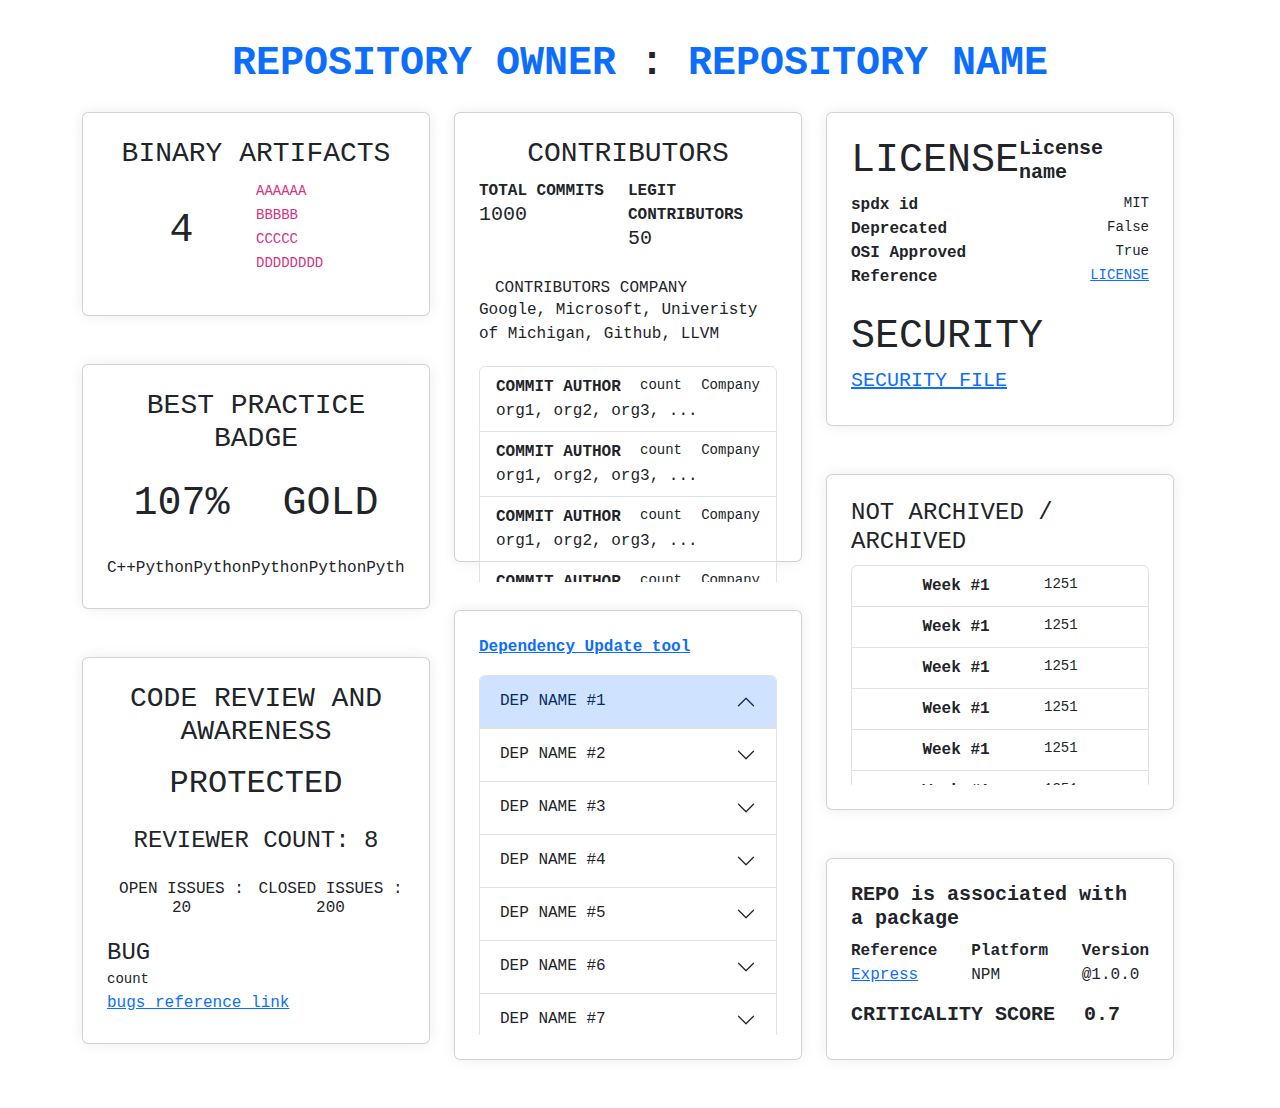
==== report.html @ 294a3c70 "turtle oss inspector" ====
<!DOCTYPE html>
<html lang="en">

<head>
    <meta charset="UTF-8">
    <meta name="viewport" content="width=device-width, initial-scale=1.0">
    <meta http-equiv="X-UA-Compatible" content="ie=edge">
    <meta name="Description" content="Enter your description here" />
    <link rel="stylesheet" href="https://cdnjs.cloudflare.com/ajax/libs/twitter-bootstrap/5.1.0/css/bootstrap.min.css">
    <link rel="stylesheet" href="https://cdnjs.cloudflare.com/ajax/libs/font-awesome/5.15.4/css/all.min.css">
    <title>REPOSITORY REPORT</title>


    <style>
        body {
            font-family: monospace !important;
        }

        ::-webkit-scrollbar-track {
            /* -webkit-box-shadow:  */
            box-shadow: inset 0 0 6px rgba(0, 0, 0, 0.3);
            border-radius: 10px;
            background-color: #F5F5F5;
        }

        ::-webkit-scrollbar {
            width: 4px;
            height: 4px;
            background-color: #F5F5F5;
        }

        ::-webkit-scrollbar-thumb {
            border-radius: 10px;
            box-shadow: inset 0 0 6px rgba(0, 0, 0, .3);
            /* -webkit-box-shadow: inset 0 0 6px rgba(0, 0, 0, .3); */
            background-color: #555;
        }

        .center-element {
            display: flex;
            justify-content: center;
            align-items: center;
        }


        .binary-artifacts-content {
            overflow-y: scroll;
        }

        .contributors,
        .dependency-update-tool {
            height: 450px;
        }

        .accordion-wrapper {
            overflow-y: scroll;
        }

        section {
            box-shadow: 0px 0px 15px -2px rgba(0, 0, 0, 0.1);
        }

        .commits-stats-list-wrapper {
            height: 220px;
            overflow-y: scroll;
        }

        .issues-list-wrapper {
            height: 220px;
            overflow-y: scroll;
        }

        .impl-langs {
            overflow-x: scroll;
        }
    </style>

</head>

<body>

    <div class="w-100 container mt-4 mb-5">
        <header class="d-flex justify-content-center p-3">
            <h1 class="fw-bold">
                <a href="" class="link-primary text-decoration-none">REPOSITORY OWNER</a> :
                <a href="" class="link-primary text-decoration-none">REPOSITORY NAME</a>
            </h1>
        </header>
        <main class="w-100">
            <div class="d-flex w-100 flex-wrap row">
                <div class="col-4 d-flex flex-column gap-5 h-100">
                    <section class="card p-4 binary-artifacts ">
                        <h3 class="text-center">BINARY ARTIFACTS</h3>
                        <div class="d-flex binary-artifacts-content">
                            <h1 class="flex-grow-1 center-element w-100">4</h1>
                            <ul class="list-unstyled flex-grow-1 center-element w-100 flex-column align-items-start">
                                <li><code>AAAAAA</code></li>
                                <li><code>BBBBB</code></li>
                                <li><code>CCCCC</code></li>
                                <li><code>DDDDDDDD</code></li>
                            </ul>
                        </div>
                    </section>


                    <section class="card p-4 badges">
                        <h3 class="text-center">BEST PRACTICE BADGE</h3>
                        <div class="d-flex flex-column badges-content align-items-center">
                            <div class="d-flex justify-content-evenly py-3 w-100">
                                <h1 class="flex-grow-1 center-element w-100">107%</h1>
                                <h1 class="flex-grow-1 center-element w-100">GOLD</h1>
                            </div>
                            <ul class="impl-langs d-flex m-0 px-0 py-1 w-100 list-group-horizontal">
                                <li class="list-group-item">C++</li>
                                <li class="list-group-item">Python</li>
                                <li class="list-group-item">Python</li>
                                <li class="list-group-item">Python</li>
                                <li class="list-group-item">Python</li>
                                <li class="list-group-item">Python</li>
                                <li class="list-group-item">Python</li>
                                <li class="list-group-item">Java</li>
                                <li class="list-group-item">SQL</li>
                            </ul>
                        </div>

                    </section>

                    <section class="card p-4 code-review">
                        <h3 class="text-center text-wrap">CODE REVIEW AND AWARENESS</h3>
                        <div class="code-review-content">
                            <h2 class="text-center py-2">PROTECTED</h2>

                            <h4 class="text-center py-2">REVIEWER COUNT: 8</h4>

                            <div class="issues-content">
                                <div class="d-flex justify-content-evenly align-items-center py-2 w-100">
                                    <h6 class="w-50 text-center">OPEN ISSUES : 20</h6>
                                    <h6 class="w-50 text-center">CLOSED ISSUES : 200</h6>
                                </div>

                                <ul class="issues-list d-flex m-0 px-0 py-1 w-100 list-group-horizontal">
                                    <li class="list-group-item">
                                        <div>
                                            <!-- <div class="d-flex justify-content-between"> -->
                                            <h4 class="mb-0">BUG</h4>
                                            <small>count</small>
                                            <br>
                                            <!-- </div> -->
                                            <a href="#">bugs reference link</a>
                                        </div>

                                    </li>
                                </ul>

                            </div>

                        </div>
                    </section>
                </div>


                <div class="col-4 d-flex flex-column gap-5 h-100">
                    <section class="card p-4 contributors">
                        <h3 class="text-center text-wrap">CONTRIBUTORS</h3>
                        <div class="contributors-content">


                            <div class="d-flex w-100 mb-3">
                                <div class="d-flex w-100 flex-column align-items-start">
                                    <b>TOTAL COMMITS</b>
                                    <h5>1000</h5>
                                </div>
                                <div class="d-flex w-100 flex-column align-items-start">
                                    <b>LEGIT CONTRIBUTORS</b>
                                    <h5>50</h5>
                                </div>
                            </div>


                            <div class="mb-3">
                                <h6 class="text-start ps-3 pt-1 mb-0">CONTRIBUTORS COMPANY</h6>
                                <p>Google, Microsoft, Univeristy of Michigan, Github, LLVM</p>

                                <div class="issues-list-wrapper">
                                    <ul class="issues-list d-flex m-0 px-0 py-1 w-100 list-group">
                                        <li class="list-group-item">
                                            <div class="d-flex justify-content-between">
                                                <b>COMMIT AUTHOR</b>
                                                <small>count</small>
                                                <small>Company</small>
                                            </div>
                                            <p class="m-0">org1, org2, org3, ...</p>
                                        </li>

                                        <li class="list-group-item">
                                            <div class="d-flex justify-content-between">
                                                <b>COMMIT AUTHOR</b>
                                                <small>count</small>
                                                <small>Company</small>
                                            </div>

                                            <p class="m-0">org1, org2, org3, ...</p>
                                        </li>

                                        <li class="list-group-item">
                                            <div class="d-flex justify-content-between">
                                                <b>COMMIT AUTHOR</b>
                                                <small>count</small>
                                                <small>Company</small>
                                            </div>

                                            <p class="m-0">org1, org2, org3, ...</p>
                                        </li>

                                        <li class="list-group-item">
                                            <div class="d-flex justify-content-between">
                                                <b>COMMIT AUTHOR</b>
                                                <small>count</small>
                                                <small>Company</small>
                                            </div>

                                            <p class="m-0">org1, org2, org3, ...</p>
                                        </li>

                                        <li class="list-group-item">
                                            <div class="d-flex justify-content-between">
                                                <b>COMMIT AUTHOR</b>
                                                <small>count</small>
                                                <small>Company</small>
                                            </div>

                                            <p class="m-0">org1, org2, org3, ...</p>
                                        </li>
                                    </ul>
                                </div>
                            </div>



                        </div>
                    </section>

                    <section class="card p-4 dependency-update-tool">
                        <p><b><a href="">Dependency Update tool</a></b></p>

                        <div class="accordion-wrapper">
                            <div class="accordion" id="accordionExample">
                                <div class="accordion-item">
                                    <h2 class="accordion-header" id="headingOne">
                                        <button class="accordion-button" type="button" data-bs-toggle="collapse"
                                            data-bs-target="#collapseOne" aria-expanded="false"
                                            aria-controls="collapseOne">
                                            DEP NAME #1
                                        </button>
                                    </h2>
                                    <div id="collapseOne" class="accordion-collapse collapse"
                                        aria-labelledby="headingOne" data-bs-parent="#accordionExample">
                                        <div class="accordion-body">
                                            <p class="m-0"><b>CVSS score:</b> 2.1</p>
                                            <p class="m-0"><b>Severity</b> HIGH</p>
                                            <p class="m-0">Description</p>
                                            <p class="m-0"><a href="">Ref</a></p>
                                        </div>
                                    </div>
                                </div>
                                <div class="accordion-item">
                                    <h2 class="accordion-header" id="headingTwo">
                                        <button class="accordion-button collapsed" type="button"
                                            data-bs-toggle="collapse" data-bs-target="#collapseTwo"
                                            aria-expanded="false" aria-controls="collapseTwo">
                                            DEP NAME #2
                                        </button>
                                    </h2>
                                    <div id="collapseTwo" class="accordion-collapse collapse"
                                        aria-labelledby="headingTwo" data-bs-parent="#accordionExample">
                                        <div class="accordion-body">
                                            <p class="m-0"><b>CVSS score:</b> 2.1</p>
                                            <p class="m-0"><b>Severity</b> HIGH</p>
                                            <p class="m-0">Description</p>
                                            <p class="m-0"><a href="">Ref</a></p>
                                        </div>
                                    </div>
                                </div>
                                <div class="accordion-item">
                                    <h2 class="accordion-header" id="headingThree">
                                        <button class="accordion-button collapsed" type="button"
                                            data-bs-toggle="collapse" data-bs-target="#collapseThree"
                                            aria-expanded="false" aria-controls="collapseThree">
                                            DEP NAME #3
                                        </button>
                                    </h2>
                                    <div id="collapseThree" class="accordion-collapse collapse"
                                        aria-labelledby="headingThree" data-bs-parent="#accordionExample">
                                        <div class="accordion-body">
                                            <p class="m-0"><b>CVSS score:</b> 2.1</p>
                                            <p class="m-0"><b>Severity</b> HIGH</p>
                                            <p class="m-0">Description</p>
                                            <p class="m-0"><a href="">Ref</a></p>
                                        </div>
                                    </div>
                                </div>
                                <div class="accordion-item">
                                    <h2 class="accordion-header" id="headingThree">
                                        <button class="accordion-button collapsed" type="button"
                                            data-bs-toggle="collapse" data-bs-target="#collapseThree"
                                            aria-expanded="false" aria-controls="collapseThree">
                                            DEP NAME #4
                                        </button>
                                    </h2>
                                    <div id="collapseThree" class="accordion-collapse collapse"
                                        aria-labelledby="headingThree" data-bs-parent="#accordionExample">
                                        <div class="accordion-body">
                                            <p class="m-0"><b>CVSS score:</b> 2.1</p>
                                            <p class="m-0"><b>Severity</b> HIGH</p>
                                            <p class="m-0">Description</p>
                                            <p class="m-0"><a href="">Ref</a></p>
                                        </div>
                                    </div>
                                </div>
                                <div class="accordion-item">
                                    <h2 class="accordion-header" id="headingThree">
                                        <button class="accordion-button collapsed" type="button"
                                            data-bs-toggle="collapse" data-bs-target="#collapseThree"
                                            aria-expanded="false" aria-controls="collapseThree">
                                            DEP NAME #5
                                        </button>
                                    </h2>
                                    <div id="collapseThree" class="accordion-collapse collapse"
                                        aria-labelledby="headingThree" data-bs-parent="#accordionExample">
                                        <div class="accordion-body">
                                            <p class="m-0"><b>CVSS score:</b> 2.1</p>
                                            <p class="m-0"><b>Severity</b> HIGH</p>
                                            <p class="m-0">Description</p>
                                            <p class="m-0"><a href="">Ref</a></p>
                                        </div>
                                    </div>
                                </div>
                                <div class="accordion-item">
                                    <h2 class="accordion-header" id="headingThree">
                                        <button class="accordion-button collapsed" type="button"
                                            data-bs-toggle="collapse" data-bs-target="#collapseThree"
                                            aria-expanded="false" aria-controls="collapseThree">
                                            DEP NAME #6
                                        </button>
                                    </h2>
                                    <div id="collapseThree" class="accordion-collapse collapse"
                                        aria-labelledby="headingThree" data-bs-parent="#accordionExample">
                                        <div class="accordion-body">
                                            <p class="m-0"><b>CVSS score:</b> 2.1</p>
                                            <p class="m-0"><b>Severity</b> HIGH</p>
                                            <p class="m-0">Description</p>
                                            <p class="m-0"><a href="">Ref</a></p>
                                        </div>
                                    </div>
                                </div>
                                <div class="accordion-item">
                                    <h2 class="accordion-header" id="headingThree">
                                        <button class="accordion-button collapsed" type="button"
                                            data-bs-toggle="collapse" data-bs-target="#collapseThree"
                                            aria-expanded="false" aria-controls="collapseThree">
                                            DEP NAME #7
                                        </button>
                                    </h2>
                                    <div id="collapseThree" class="accordion-collapse collapse"
                                        aria-labelledby="headingThree" data-bs-parent="#accordionExample">
                                        <div class="accordion-body">
                                            <p class="m-0"><b>CVSS score:</b> 2.1</p>
                                            <p class="m-0"><b>Severity</b> HIGH</p>
                                            <p class="m-0">Description</p>
                                            <p class="m-0"><a href="">Ref</a></p>
                                        </div>
                                    </div>
                                </div>
                                <div class="accordion-item">
                                    <h2 class="accordion-header" id="headingThree">
                                        <button class="accordion-button collapsed" type="button"
                                            data-bs-toggle="collapse" data-bs-target="#collapseThree"
                                            aria-expanded="false" aria-controls="collapseThree">
                                            DEP NAME #8
                                        </button>
                                    </h2>
                                    <div id="collapseThree" class="accordion-collapse collapse"
                                        aria-labelledby="headingThree" data-bs-parent="#accordionExample">
                                        <div class="accordion-body">
                                            <p class="m-0"><b>CVSS score:</b> 2.1</p>
                                            <p class="m-0"><b>Severity</b> HIGH</p>
                                            <p class="m-0">Description</p>
                                            <p class="m-0"><a href="">Ref</a></p>
                                        </div>
                                    </div>
                                </div>
                                <div class="accordion-item">
                                    <h2 class="accordion-header" id="headingThree">
                                        <button class="accordion-button collapsed" type="button"
                                            data-bs-toggle="collapse" data-bs-target="#collapseThree"
                                            aria-expanded="false" aria-controls="collapseThree">
                                            DEP NAME #9
                                        </button>
                                    </h2>
                                    <div id="collapseThree" class="accordion-collapse collapse"
                                        aria-labelledby="headingThree" data-bs-parent="#accordionExample">
                                        <div class="accordion-body">
                                            <p class="m-0"><b>CVSS score:</b> 2.1</p>
                                            <p class="m-0"><b>Severity</b> HIGH</p>
                                            <p class="m-0">Description</p>
                                            <p class="m-0"><a href="">Ref</a></p>
                                        </div>
                                    </div>
                                </div>
                                <div class="accordion-item">
                                    <h2 class="accordion-header" id="headingThree">
                                        <button class="accordion-button collapsed" type="button"
                                            data-bs-toggle="collapse" data-bs-target="#collapseThree"
                                            aria-expanded="false" aria-controls="collapseThree">
                                            DEP NAME #10
                                        </button>
                                    </h2>
                                    <div id="collapseThree" class="accordion-collapse collapse"
                                        aria-labelledby="headingThree" data-bs-parent="#accordionExample">
                                        <div class="accordion-body">
                                            <p class="m-0"><b>CVSS score:</b> 2.1</p>
                                            <p class="m-0"><b>Severity</b> HIGH</p>
                                            <p class="m-0">Description</p>
                                            <p class="m-0"><a href="">Ref</a></p>
                                        </div>
                                    </div>
                                </div>
                            </div>
                        </div>


                    </section>
                </div>


                <div class="col-4 d-flex flex-column gap-5 h-100">
                    <section class="card p-4 license-security">

                        <div class="d-flex justify-content-between align-items-center mb-2">
                            <h1 class="m-0">LICENSE</h1>
                            <h5 class="m-0"><b>License name</b></h5>
                        </div>

                        <div>
                            <div class="row mb-4">

                                <div class="d-flex flex-row w-100 justify-content-between">
                                    <!-- <div> -->
                                    <p class="m-0"><b>spdx id</b></p>
                                    <small>MIT</small>
                                </div>
                                <!-- </div> -->

                                <!-- <div> -->
                                <div class="d-flex flex-row w-100 justify-content-between">
                                    <p class="m-0"><b>Deprecated</b></p>
                                    <small>False</small>
                                </div>

                                <!-- <div> -->
                                <div class="d-flex flex-row w-100 justify-content-between">
                                    <p class="m-0"><b>OSI Approved</b></p>
                                    <small>True</small>
                                </div>

                                <!-- <div> -->
                                <div class="d-flex flex-row w-100 justify-content-between">
                                    <p class="m-0"><b>Reference</b></p>
                                    <small><a href="">LICENSE</a></small>
                                </div>

                            </div>


                            <h1>SECURITY</h1>
                            <div class="row">
                                <h5><a href="">SECURITY FILE</a></h5>
                            </div>
                        </div>


                    </section>


                    <section class="card p-4 maintenance">
                        <div class="d-flex flex-column justify-content-between align-items-center">
                            <h4>NOT ARCHIVED / ARCHIVED</h4>
                            <div class="commits-stats-list-wrapper w-100">
                                <ul class="commits-stats-list w-100 list-group">
                                    <li class="list-group-item d-flex flex-row justify-content-evenly"><b>Week
                                            #1</b><small>1251</small></li>
                                    <li class="list-group-item d-flex flex-row justify-content-evenly"><b>Week
                                            #1</b><small>1251</small></li>
                                    <li class="list-group-item d-flex flex-row justify-content-evenly"><b>Week
                                            #1</b><small>1251</small></li>
                                    <li class="list-group-item d-flex flex-row justify-content-evenly"><b>Week
                                            #1</b><small>1251</small></li>
                                    <li class="list-group-item d-flex flex-row justify-content-evenly"><b>Week
                                            #1</b><small>1251</small></li>
                                    <li class="list-group-item d-flex flex-row justify-content-evenly"><b>Week
                                            #1</b><small>1251</small></li>
                                    <li class="list-group-item d-flex flex-row justify-content-evenly"><b>Week
                                            #1</b><small>1251</small></li>
                                    <li class="list-group-item d-flex flex-row justify-content-evenly"><b>Week
                                            #1</b><small>1251</small></li>
                                    <li class="list-group-item d-flex flex-row justify-content-evenly"><b>Week
                                            #1</b><small>1251</small></li>
                                    <li class="list-group-item d-flex flex-row justify-content-evenly"><b>Week
                                            #1</b><small>1251</small></li>
                                </ul>
                            </div>
                        </div>

                    </section>

                    <section class="card p-4 package-criticality-score">
                        <div>
                            <h5 class="fw-bold">REPO is associated with a package</h5>
                            <div class="d-flex justify-content-between">
                                <div>
                                    <p class="m-0 fw-bold">Reference</p>
                                    <a href="#">Express</a>
                                </div>
                                <div>
                                    <p class="m-0 fw-bold">Platform</p>
                                    <p>NPM</p>
                                </div>
                                <div>
                                    <p class="m-0 fw-bold">Version</p>
                                    <p>@1.0.0</p>
                                </div>
                            </div>

                        </div>

                        <div class="d-flex flex-row">
                            <h5 class="fw-bold flex-fill">CRITICALITY SCORE</h5>
                            <h5 class="fw-bold flex-fill">0.7</h5>

                        </div>
                    </section>
                </div>
            </div>
        </main>
    </div>


    <script src="https://cdnjs.cloudflare.com/ajax/libs/popper.js/2.9.2/umd/popper.min.js"></script>
    <script src="https://cdnjs.cloudflare.com/ajax/libs/twitter-bootstrap/5.1.0/js/bootstrap.min.js"></script>
</body>

</html>
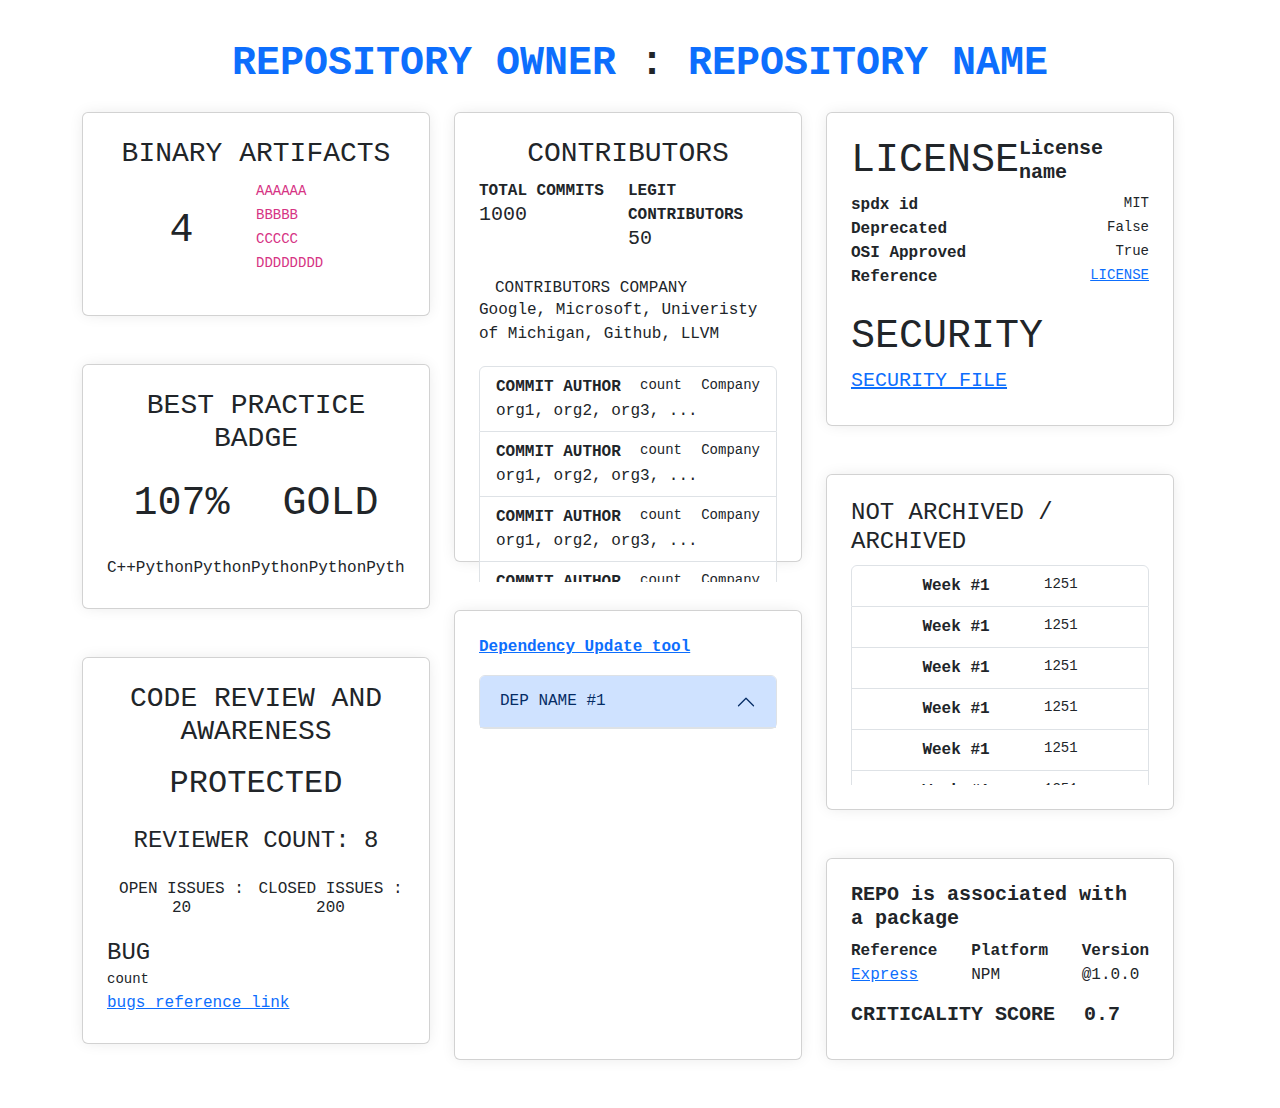
==== commit a263b375: "commit" ====
--- a/report.html
+++ b/report.html
@@ -242,7 +242,6 @@
 
                     <section class="card p-4 dependency-update-tool">
                         <p><b><a href="">Dependency Update tool</a></b></p>
-
                         <div class="accordion-wrapper">
                             <div class="accordion" id="accordionExample">
                                 <div class="accordion-item">
@@ -263,168 +262,6 @@
                                         </div>
                                     </div>
                                 </div>
-                                <div class="accordion-item">
-                                    <h2 class="accordion-header" id="headingTwo">
-                                        <button class="accordion-button collapsed" type="button"
-                                            data-bs-toggle="collapse" data-bs-target="#collapseTwo"
-                                            aria-expanded="false" aria-controls="collapseTwo">
-                                            DEP NAME #2
-                                        </button>
-                                    </h2>
-                                    <div id="collapseTwo" class="accordion-collapse collapse"
-                                        aria-labelledby="headingTwo" data-bs-parent="#accordionExample">
-                                        <div class="accordion-body">
-                                            <p class="m-0"><b>CVSS score:</b> 2.1</p>
-                                            <p class="m-0"><b>Severity</b> HIGH</p>
-                                            <p class="m-0">Description</p>
-                                            <p class="m-0"><a href="">Ref</a></p>
-                                        </div>
-                                    </div>
-                                </div>
-                                <div class="accordion-item">
-                                    <h2 class="accordion-header" id="headingThree">
-                                        <button class="accordion-button collapsed" type="button"
-                                            data-bs-toggle="collapse" data-bs-target="#collapseThree"
-                                            aria-expanded="false" aria-controls="collapseThree">
-                                            DEP NAME #3
-                                        </button>
-                                    </h2>
-                                    <div id="collapseThree" class="accordion-collapse collapse"
-                                        aria-labelledby="headingThree" data-bs-parent="#accordionExample">
-                                        <div class="accordion-body">
-                                            <p class="m-0"><b>CVSS score:</b> 2.1</p>
-                                            <p class="m-0"><b>Severity</b> HIGH</p>
-                                            <p class="m-0">Description</p>
-                                            <p class="m-0"><a href="">Ref</a></p>
-                                        </div>
-                                    </div>
-                                </div>
-                                <div class="accordion-item">
-                                    <h2 class="accordion-header" id="headingThree">
-                                        <button class="accordion-button collapsed" type="button"
-                                            data-bs-toggle="collapse" data-bs-target="#collapseThree"
-                                            aria-expanded="false" aria-controls="collapseThree">
-                                            DEP NAME #4
-                                        </button>
-                                    </h2>
-                                    <div id="collapseThree" class="accordion-collapse collapse"
-                                        aria-labelledby="headingThree" data-bs-parent="#accordionExample">
-                                        <div class="accordion-body">
-                                            <p class="m-0"><b>CVSS score:</b> 2.1</p>
-                                            <p class="m-0"><b>Severity</b> HIGH</p>
-                                            <p class="m-0">Description</p>
-                                            <p class="m-0"><a href="">Ref</a></p>
-                                        </div>
-                                    </div>
-                                </div>
-                                <div class="accordion-item">
-                                    <h2 class="accordion-header" id="headingThree">
-                                        <button class="accordion-button collapsed" type="button"
-                                            data-bs-toggle="collapse" data-bs-target="#collapseThree"
-                                            aria-expanded="false" aria-controls="collapseThree">
-                                            DEP NAME #5
-                                        </button>
-                                    </h2>
-                                    <div id="collapseThree" class="accordion-collapse collapse"
-                                        aria-labelledby="headingThree" data-bs-parent="#accordionExample">
-                                        <div class="accordion-body">
-                                            <p class="m-0"><b>CVSS score:</b> 2.1</p>
-                                            <p class="m-0"><b>Severity</b> HIGH</p>
-                                            <p class="m-0">Description</p>
-                                            <p class="m-0"><a href="">Ref</a></p>
-                                        </div>
-                                    </div>
-                                </div>
-                                <div class="accordion-item">
-                                    <h2 class="accordion-header" id="headingThree">
-                                        <button class="accordion-button collapsed" type="button"
-                                            data-bs-toggle="collapse" data-bs-target="#collapseThree"
-                                            aria-expanded="false" aria-controls="collapseThree">
-                                            DEP NAME #6
-                                        </button>
-                                    </h2>
-                                    <div id="collapseThree" class="accordion-collapse collapse"
-                                        aria-labelledby="headingThree" data-bs-parent="#accordionExample">
-                                        <div class="accordion-body">
-                                            <p class="m-0"><b>CVSS score:</b> 2.1</p>
-                                            <p class="m-0"><b>Severity</b> HIGH</p>
-                                            <p class="m-0">Description</p>
-                                            <p class="m-0"><a href="">Ref</a></p>
-                                        </div>
-                                    </div>
-                                </div>
-                                <div class="accordion-item">
-                                    <h2 class="accordion-header" id="headingThree">
-                                        <button class="accordion-button collapsed" type="button"
-                                            data-bs-toggle="collapse" data-bs-target="#collapseThree"
-                                            aria-expanded="false" aria-controls="collapseThree">
-                                            DEP NAME #7
-                                        </button>
-                                    </h2>
-                                    <div id="collapseThree" class="accordion-collapse collapse"
-                                        aria-labelledby="headingThree" data-bs-parent="#accordionExample">
-                                        <div class="accordion-body">
-                                            <p class="m-0"><b>CVSS score:</b> 2.1</p>
-                                            <p class="m-0"><b>Severity</b> HIGH</p>
-                                            <p class="m-0">Description</p>
-                                            <p class="m-0"><a href="">Ref</a></p>
-                                        </div>
-                                    </div>
-                                </div>
-                                <div class="accordion-item">
-                                    <h2 class="accordion-header" id="headingThree">
-                                        <button class="accordion-button collapsed" type="button"
-                                            data-bs-toggle="collapse" data-bs-target="#collapseThree"
-                                            aria-expanded="false" aria-controls="collapseThree">
-                                            DEP NAME #8
-                                        </button>
-                                    </h2>
-                                    <div id="collapseThree" class="accordion-collapse collapse"
-                                        aria-labelledby="headingThree" data-bs-parent="#accordionExample">
-                                        <div class="accordion-body">
-                                            <p class="m-0"><b>CVSS score:</b> 2.1</p>
-                                            <p class="m-0"><b>Severity</b> HIGH</p>
-                                            <p class="m-0">Description</p>
-                                            <p class="m-0"><a href="">Ref</a></p>
-                                        </div>
-                                    </div>
-                                </div>
-                                <div class="accordion-item">
-                                    <h2 class="accordion-header" id="headingThree">
-                                        <button class="accordion-button collapsed" type="button"
-                                            data-bs-toggle="collapse" data-bs-target="#collapseThree"
-                                            aria-expanded="false" aria-controls="collapseThree">
-                                            DEP NAME #9
-                                        </button>
-                                    </h2>
-                                    <div id="collapseThree" class="accordion-collapse collapse"
-                                        aria-labelledby="headingThree" data-bs-parent="#accordionExample">
-                                        <div class="accordion-body">
-                                            <p class="m-0"><b>CVSS score:</b> 2.1</p>
-                                            <p class="m-0"><b>Severity</b> HIGH</p>
-                                            <p class="m-0">Description</p>
-                                            <p class="m-0"><a href="">Ref</a></p>
-                                        </div>
-                                    </div>
-                                </div>
-                                <div class="accordion-item">
-                                    <h2 class="accordion-header" id="headingThree">
-                                        <button class="accordion-button collapsed" type="button"
-                                            data-bs-toggle="collapse" data-bs-target="#collapseThree"
-                                            aria-expanded="false" aria-controls="collapseThree">
-                                            DEP NAME #10
-                                        </button>
-                                    </h2>
-                                    <div id="collapseThree" class="accordion-collapse collapse"
-                                        aria-labelledby="headingThree" data-bs-parent="#accordionExample">
-                                        <div class="accordion-body">
-                                            <p class="m-0"><b>CVSS score:</b> 2.1</p>
-                                            <p class="m-0"><b>Severity</b> HIGH</p>
-                                            <p class="m-0">Description</p>
-                                            <p class="m-0"><a href="">Ref</a></p>
-                                        </div>
-                                    </div>
-                                </div>
                             </div>
                         </div>
 
